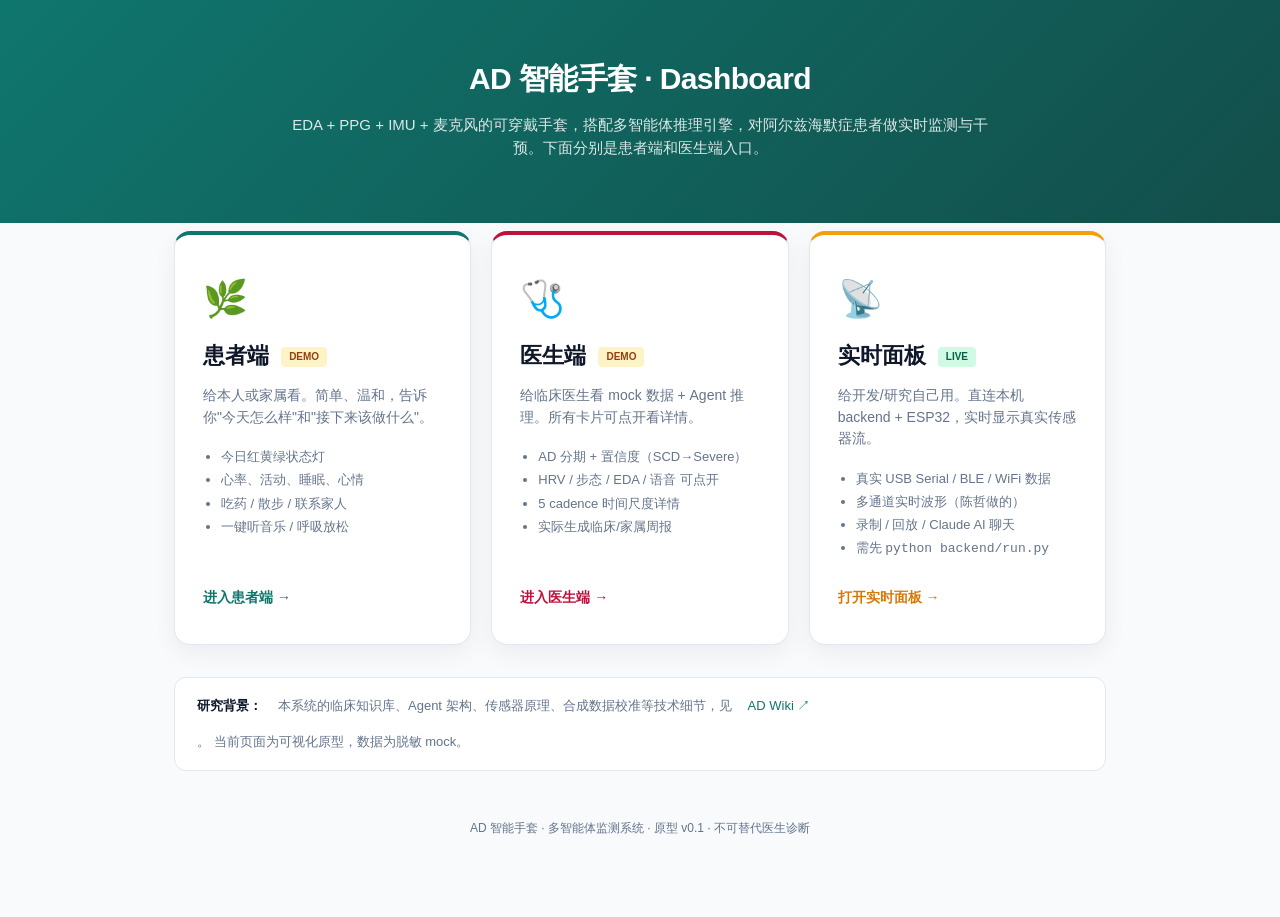
==== index.html @ 2ece8a31 "Initial: AD glove dashboard demo (patient + doctor views, mock data)" ====
<!DOCTYPE html>
<html lang="zh-CN">
<head>
<meta charset="UTF-8">
<meta name="viewport" content="width=device-width, initial-scale=1.0">
<title>AD 智能手套 · Dashboard 入口</title>
<style>
:root {
  --bg: #f8fafc;
  --card: #ffffff;
  --text: #0f172a;
  --muted: #64748b;
  --teal: #0f766e;
  --teal-bg: #f0fdfa;
  --rose: #be123c;
  --rose-bg: #fff1f2;
  --border: #e2e8f0;
}
* { box-sizing: border-box; }
body {
  margin: 0;
  font-family: -apple-system, BlinkMacSystemFont, "PingFang SC", "Segoe UI", Helvetica, Arial, sans-serif;
  background: var(--bg);
  color: var(--text);
  line-height: 1.55;
}
header {
  background: linear-gradient(135deg, #0f766e 0%, #134e4a 100%);
  color: white;
  padding: 56px 24px 64px;
  text-align: center;
}
header h1 { margin: 0 0 10px; font-size: 30px; letter-spacing: -0.02em; }
header p { margin: 0 auto; max-width: 720px; opacity: 0.85; font-size: 15px; }
.wrap { max-width: 980px; margin: 0 auto; padding: 40px 24px 80px; }
.portal {
  display: grid;
  grid-template-columns: 1fr 1fr 1fr;
  gap: 20px;
  margin-top: -32px;
}
@media (max-width: 900px) { .portal { grid-template-columns: 1fr; } }
.tile {
  background: var(--card);
  border-radius: 16px;
  padding: 36px 28px;
  text-decoration: none;
  color: var(--text);
  border: 1px solid var(--border);
  box-shadow: 0 8px 24px rgba(15,23,42,0.06);
  transition: transform 0.15s, box-shadow 0.15s;
  display: flex;
  flex-direction: column;
  gap: 12px;
}
.tile:hover { transform: translateY(-3px); box-shadow: 0 12px 32px rgba(15,23,42,0.10); }
.tile .icon { font-size: 36px; }
.tile h2 { margin: 0; font-size: 22px; }
.tile p { margin: 0; color: var(--muted); font-size: 14px; }
.tile.patient { border-top: 4px solid var(--teal); }
.tile.doctor { border-top: 4px solid var(--rose); }
.tile.realtime { border-top: 4px solid #f59e0b; }
.tile.realtime .cta { color: #d97706; }
.tile .demo-badge {
  display: inline-block; font-size: 10px; padding: 2px 8px;
  background: #fef3c7; color: #92400e; border-radius: 4px;
  font-weight: 600; margin-left: 6px; vertical-align: middle;
}
.tile .live-badge {
  display: inline-block; font-size: 10px; padding: 2px 8px;
  background: #d1fae5; color: #065f46; border-radius: 4px;
  font-weight: 600; margin-left: 6px; vertical-align: middle;
}
.tile ul { margin: 4px 0 0; padding-left: 18px; font-size: 13px; color: var(--muted); }
.tile ul li { margin: 3px 0; }
.cta {
  margin-top: auto;
  font-weight: 600;
  font-size: 14px;
  padding-top: 12px;
}
.tile.patient .cta { color: var(--teal); }
.tile.doctor .cta { color: var(--rose); }
.aux {
  margin-top: 32px;
  padding: 18px 22px;
  background: var(--card);
  border-radius: 12px;
  border: 1px solid var(--border);
  font-size: 13px;
  color: var(--muted);
  display: flex;
  gap: 16px;
  align-items: center;
  flex-wrap: wrap;
}
.aux strong { color: var(--text); }
.aux a { color: var(--teal); text-decoration: none; }
.aux a:hover { text-decoration: underline; }
footer {
  margin-top: 48px;
  text-align: center;
  font-size: 12px;
  color: var(--muted);
}
@media (max-width: 720px) {
  .portal { grid-template-columns: 1fr; }
}
</style>
</head>
<body>

<header>
  <h1>AD 智能手套 · Dashboard</h1>
  <p>EDA + PPG + IMU + 麦克风的可穿戴手套，搭配多智能体推理引擎，对阿尔兹海默症患者做实时监测与干预。下面分别是患者端和医生端入口。</p>
</header>

<div class="wrap">

<div class="portal">

  <a class="tile patient" href="patient.html">
    <div class="icon">🌿</div>
    <h2>患者端 <span class="demo-badge">DEMO</span></h2>
    <p>给本人或家属看。简单、温和，告诉你"今天怎么样"和"接下来该做什么"。</p>
    <ul>
      <li>今日红黄绿状态灯</li>
      <li>心率、活动、睡眠、心情</li>
      <li>吃药 / 散步 / 联系家人</li>
      <li>一键听音乐 / 呼吸放松</li>
    </ul>
    <div class="cta">进入患者端 →</div>
  </a>

  <a class="tile doctor" href="doctor.html">
    <div class="icon">🩺</div>
    <h2>医生端 <span class="demo-badge">DEMO</span></h2>
    <p>给临床医生看 mock 数据 + Agent 推理。所有卡片可点开看详情。</p>
    <ul>
      <li>AD 分期 + 置信度（SCD→Severe）</li>
      <li>HRV / 步态 / EDA / 语音 可点开</li>
      <li>5 cadence 时间尺度详情</li>
      <li>实际生成临床/家属周报</li>
    </ul>
    <div class="cta">进入医生端 →</div>
  </a>

  <a class="tile realtime" href="/dashboard">
    <div class="icon">📡</div>
    <h2>实时面板 <span class="live-badge">LIVE</span></h2>
    <p>给开发/研究自己用。直连本机 backend + ESP32，实时显示真实传感器流。</p>
    <ul>
      <li>真实 USB Serial / BLE / WiFi 数据</li>
      <li>多通道实时波形（陈哲做的）</li>
      <li>录制 / 回放 / Claude AI 聊天</li>
      <li>需先 <code>python backend/run.py</code></li>
    </ul>
    <div class="cta">打开实时面板 →</div>
  </a>

</div>

<div class="aux">
  <strong>研究背景：</strong>
  本系统的临床知识库、Agent 架构、传感器原理、合成数据校准等技术细节，见
  <a href="https://jewelina95.github.io/ad-wiki-pages/" target="_blank">AD Wiki ↗</a>。
  当前页面为可视化原型，数据为脱敏 mock。
</div>

<footer>
  AD 智能手套 · 多智能体监测系统 · 原型 v0.1 · 不可替代医生诊断
</footer>

</div>

</body>
</html>
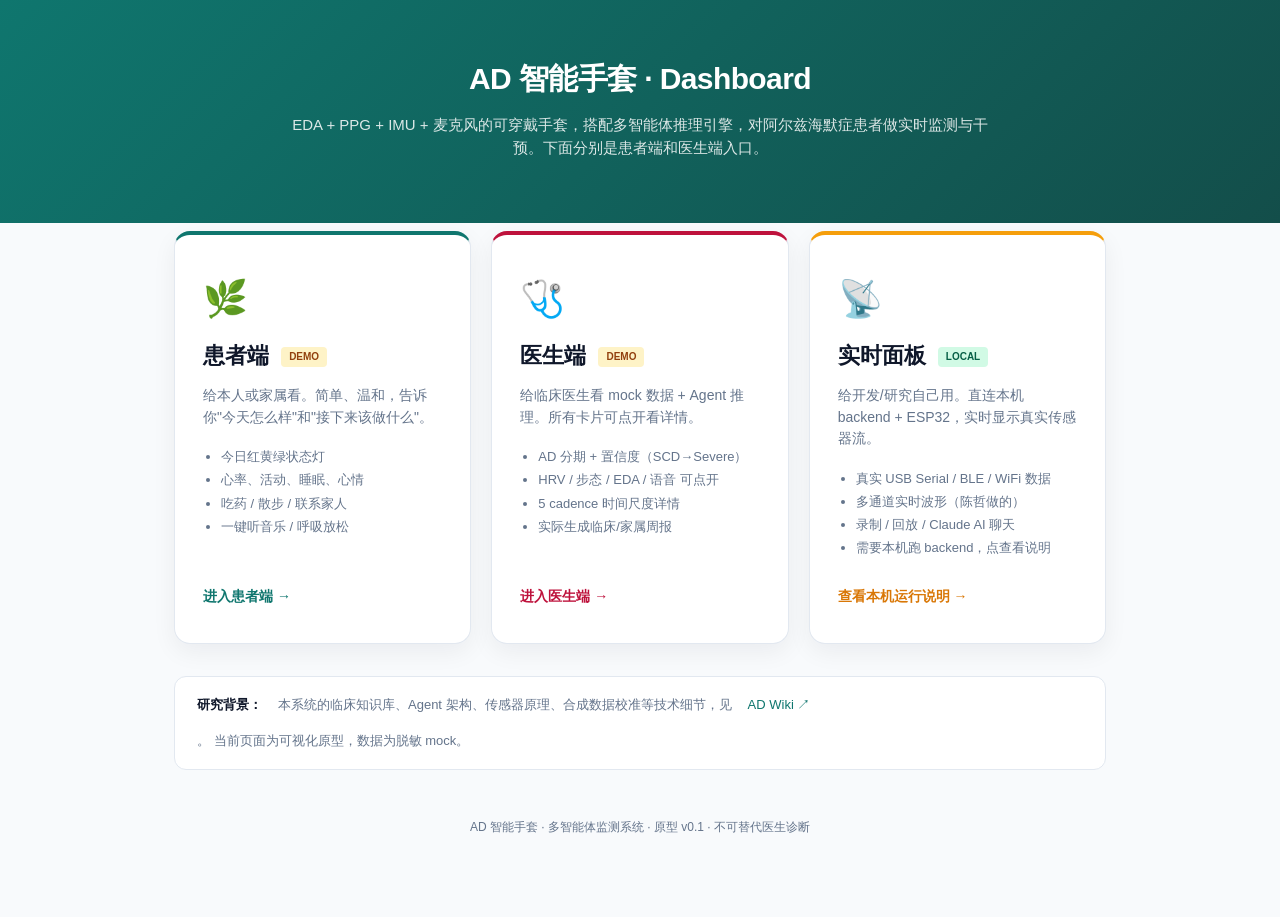
==== commit bf108cbc: "Sync from CZ114: realtime panel modal fix" ====
--- a/index.html
+++ b/index.html
@@ -103,6 +103,33 @@
   font-size: 12px;
   color: var(--muted);
 }
+#rtModal {
+  position: fixed; inset: 0; background: rgba(15,23,42,0.55);
+  display: none; align-items: center; justify-content: center; z-index: 100; padding: 20px;
+}
+#rtModal.show { display: flex; }
+#rtModal .panel {
+  background: white; border-radius: 12px; width: min(700px, 100%);
+  max-height: 90vh; overflow-y: auto; padding: 28px 32px;
+  box-shadow: 0 20px 60px rgba(0,0,0,0.3);
+}
+#rtModal h2 { margin: 0 0 14px; font-size: 20px; }
+#rtModal h3 { margin: 18px 0 6px; font-size: 14px; color: var(--teal); }
+#rtModal pre {
+  background: #0f172a; color: #e2e8f0; padding: 12px 14px;
+  border-radius: 6px; font-size: 12px; overflow-x: auto;
+  font-family: ui-monospace, monospace; line-height: 1.6;
+}
+#rtModal .openbtn {
+  display: inline-block; background: var(--teal); color: white;
+  padding: 10px 18px; border-radius: 8px; text-decoration: none;
+  font-size: 13px; font-weight: 600; margin-top: 12px; margin-right: 8px;
+}
+#rtModal .closebtn {
+  display: inline-block; background: white; border: 1px solid var(--border);
+  color: var(--muted); padding: 10px 18px; border-radius: 8px;
+  cursor: pointer; font-size: 13px; font-family: inherit;
+}
 @media (max-width: 720px) {
   .portal { grid-template-columns: 1fr; }
 }
@@ -145,17 +172,17 @@
     <div class="cta">进入医生端 →</div>
   </a>
 
-  <a class="tile realtime" href="/dashboard">
+  <a class="tile realtime" href="javascript:void(0)" onclick="openRealtimeModal()">
     <div class="icon">📡</div>
-    <h2>实时面板 <span class="live-badge">LIVE</span></h2>
+    <h2>实时面板 <span class="live-badge">LOCAL</span></h2>
     <p>给开发/研究自己用。直连本机 backend + ESP32，实时显示真实传感器流。</p>
     <ul>
       <li>真实 USB Serial / BLE / WiFi 数据</li>
       <li>多通道实时波形（陈哲做的）</li>
       <li>录制 / 回放 / Claude AI 聊天</li>
-      <li>需先 <code>python backend/run.py</code></li>
+      <li>需要本机跑 backend，点查看说明</li>
     </ul>
-    <div class="cta">打开实时面板 →</div>
+    <div class="cta">查看本机运行说明 →</div>
   </a>
 
 </div>
@@ -173,5 +200,40 @@
 
 </div>
 
+<div id="rtModal" onclick="if(event.target===this) closeRtModal()">
+  <div class="panel">
+    <h2>📡 实时面板需要本机运行</h2>
+    <p style="color:var(--muted);font-size:14px">实时 ESP32 传感器数据是 React 应用 + FastAPI backend，无法部署到静态 GitHub Pages。需要在你电脑上跑起来：</p>
+
+    <h3>1. Clone 代码</h3>
+<pre>git clone https://github.com/CZ114/ainone-dashboard.git
+cd ainone-dashboard</pre>
+
+    <h3>2. 启动 backend（终端 1）</h3>
+<pre>cd backend
+pip install -r requirements.txt
+python run.py
+# 监听 http://localhost:8000</pre>
+
+    <h3>3. 启动 frontend（终端 2）</h3>
+<pre>cd frontend
+npm install
+npm run dev
+# 打开 http://localhost:5173</pre>
+
+    <h3>4. 插上 ESP32 板，访问 /dashboard</h3>
+    <p style="font-size:13px">如果你已经在跑了，点这个直接打开：</p>
+    <a class="openbtn" href="http://localhost:5173/dashboard" target="_blank">打开 localhost:5173/dashboard ↗</a>
+    <a class="openbtn" href="https://github.com/CZ114/ainone-dashboard#readme" target="_blank" style="background:#1c1917">看 README ↗</a>
+    <button class="closebtn" onclick="closeRtModal()">关闭</button>
+  </div>
+</div>
+
+<script>
+function openRealtimeModal() { document.getElementById('rtModal').classList.add('show'); }
+function closeRtModal() { document.getElementById('rtModal').classList.remove('show'); }
+window.addEventListener('keydown', e => { if (e.key === 'Escape') closeRtModal(); });
+</script>
+
 </body>
 </html>
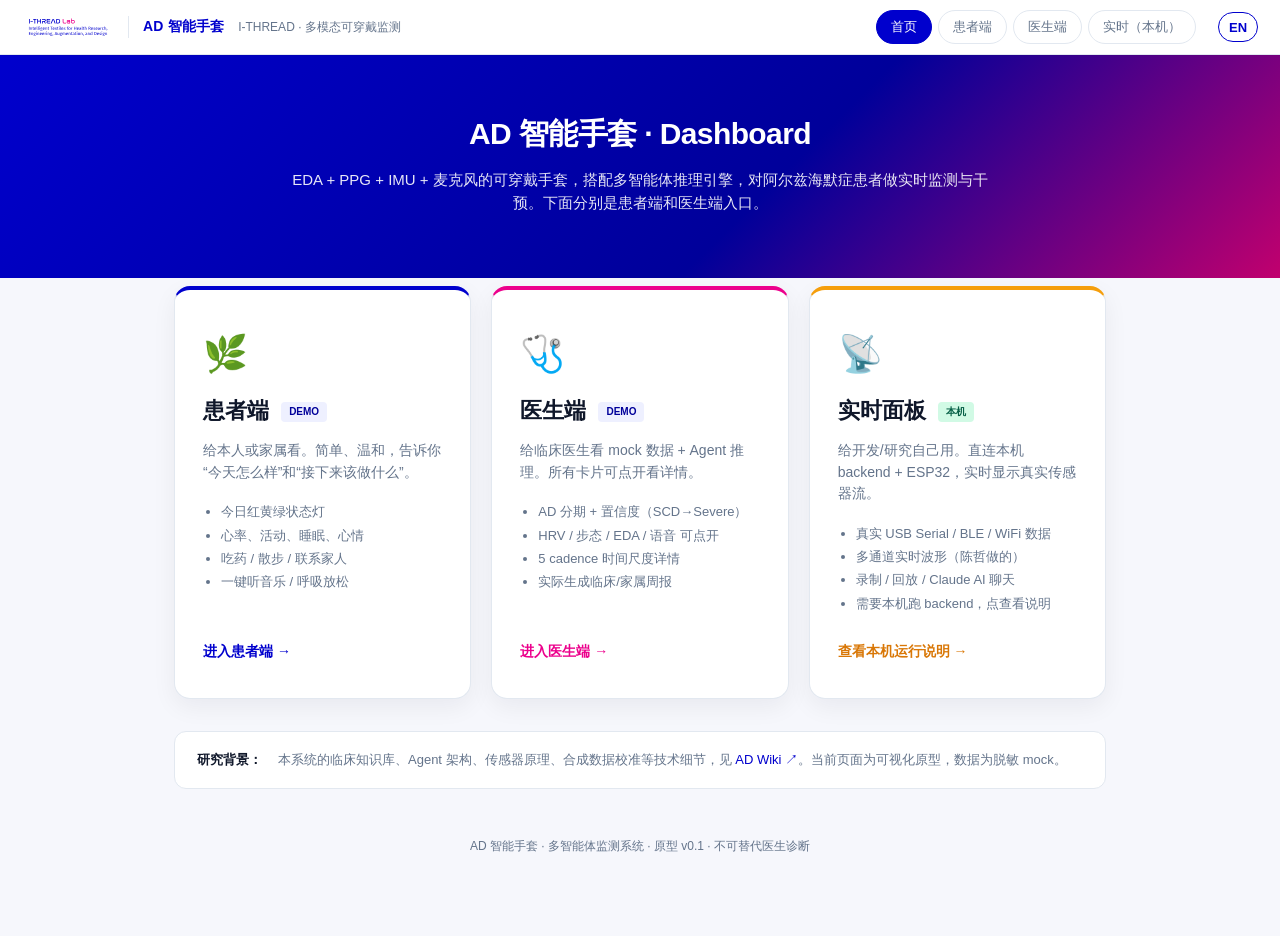
==== commit 3a12bed1: "Add I-THREAD logo, ZH/EN language toggle, and brand-color refresh Brand bar with I-THREAD logo + sti" ====
--- a/index.html
+++ b/index.html
@@ -3,17 +3,15 @@
 <head>
 <meta charset="UTF-8">
 <meta name="viewport" content="width=device-width, initial-scale=1.0">
-<title>AD 智能手套 · Dashboard 入口</title>
+<title data-i18n="index.title">AD 智能手套 · Dashboard 入口</title>
+<link rel="icon" href="assets/i-thread-logo.svg" type="image/svg+xml">
+<link rel="stylesheet" href="assets/brand.css">
 <style>
 :root {
-  --bg: #f8fafc;
+  --bg: #f6f7fc;
   --card: #ffffff;
   --text: #0f172a;
   --muted: #64748b;
-  --teal: #0f766e;
-  --teal-bg: #f0fdfa;
-  --rose: #be123c;
-  --rose-bg: #fff1f2;
   --border: #e2e8f0;
 }
 * { box-sizing: border-box; }
@@ -24,14 +22,14 @@
   color: var(--text);
   line-height: 1.55;
 }
-header {
-  background: linear-gradient(135deg, #0f766e 0%, #134e4a 100%);
+header.hero {
+  background: linear-gradient(135deg, var(--brand-blue) 0%, var(--brand-blue-deep) 60%, var(--brand-magenta-deep) 100%);
   color: white;
   padding: 56px 24px 64px;
   text-align: center;
 }
-header h1 { margin: 0 0 10px; font-size: 30px; letter-spacing: -0.02em; }
-header p { margin: 0 auto; max-width: 720px; opacity: 0.85; font-size: 15px; }
+header.hero h1 { margin: 0 0 10px; font-size: 30px; letter-spacing: -0.02em; }
+header.hero p { margin: 0 auto; max-width: 720px; opacity: 0.9; font-size: 15px; }
 .wrap { max-width: 980px; margin: 0 auto; padding: 40px 24px 80px; }
 .portal {
   display: grid;
@@ -57,13 +55,13 @@
 .tile .icon { font-size: 36px; }
 .tile h2 { margin: 0; font-size: 22px; }
 .tile p { margin: 0; color: var(--muted); font-size: 14px; }
-.tile.patient { border-top: 4px solid var(--teal); }
-.tile.doctor { border-top: 4px solid var(--rose); }
+.tile.patient { border-top: 4px solid var(--brand-blue); }
+.tile.doctor  { border-top: 4px solid var(--brand-magenta); }
 .tile.realtime { border-top: 4px solid #f59e0b; }
 .tile.realtime .cta { color: #d97706; }
 .tile .demo-badge {
   display: inline-block; font-size: 10px; padding: 2px 8px;
-  background: #fef3c7; color: #92400e; border-radius: 4px;
+  background: var(--brand-blue-bg); color: var(--brand-blue-deep); border-radius: 4px;
   font-weight: 600; margin-left: 6px; vertical-align: middle;
 }
 .tile .live-badge {
@@ -79,8 +77,8 @@
   font-size: 14px;
   padding-top: 12px;
 }
-.tile.patient .cta { color: var(--teal); }
-.tile.doctor .cta { color: var(--rose); }
+.tile.patient .cta { color: var(--brand-blue); }
+.tile.doctor  .cta { color: var(--brand-magenta); }
 .aux {
   margin-top: 32px;
   padding: 18px 22px;
@@ -95,7 +93,7 @@
   flex-wrap: wrap;
 }
 .aux strong { color: var(--text); }
-.aux a { color: var(--teal); text-decoration: none; }
+.aux a { color: var(--brand-blue); text-decoration: none; }
 .aux a:hover { text-decoration: underline; }
 footer {
   margin-top: 48px;
@@ -114,14 +112,14 @@
   box-shadow: 0 20px 60px rgba(0,0,0,0.3);
 }
 #rtModal h2 { margin: 0 0 14px; font-size: 20px; }
-#rtModal h3 { margin: 18px 0 6px; font-size: 14px; color: var(--teal); }
+#rtModal h3 { margin: 18px 0 6px; font-size: 14px; color: var(--brand-blue); }
 #rtModal pre {
   background: #0f172a; color: #e2e8f0; padding: 12px 14px;
   border-radius: 6px; font-size: 12px; overflow-x: auto;
   font-family: ui-monospace, monospace; line-height: 1.6;
 }
 #rtModal .openbtn {
-  display: inline-block; background: var(--teal); color: white;
+  display: inline-block; background: var(--brand-blue); color: white;
   padding: 10px 18px; border-radius: 8px; text-decoration: none;
   font-size: 13px; font-weight: 600; margin-top: 12px; margin-right: 8px;
 }
@@ -137,9 +135,25 @@
 </head>
 <body>
 
-<header>
-  <h1>AD 智能手套 · Dashboard</h1>
-  <p>EDA + PPG + IMU + 麦克风的可穿戴手套，搭配多智能体推理引擎，对阿尔兹海默症患者做实时监测与干预。下面分别是患者端和医生端入口。</p>
+<nav class="brandbar">
+  <a class="brandbar-logo" href="index.html" aria-label="I-THREAD">
+    <img src="assets/i-thread-logo.svg" alt="I-THREAD" />
+  </a>
+  <span class="brandbar-divider"></span>
+  <span class="brandbar-product" data-i18n="brand.glove"></span>
+  <span class="brandbar-tag"     data-i18n="brand.tagline"></span>
+  <div class="brandbar-pills">
+    <a href="index.html"   class="active" data-i18n="nav.home"></a>
+    <a href="patient.html" data-i18n="nav.patient"></a>
+    <a href="doctor.html"  data-i18n="nav.doctor"></a>
+    <a href="index.html"   data-i18n="nav.realtime" data-i18n-title="nav.realtime.tip"></a>
+  </div>
+  <button type="button" class="lang-toggle" data-lang-toggle aria-label="Switch language">中</button>
+</nav>
+
+<header class="hero">
+  <h1 data-i18n="index.h1">AD 智能手套 · Dashboard</h1>
+  <p data-i18n="index.hero">EDA + PPG + IMU + 麦克风的可穿戴手套，搭配多智能体推理引擎，对阿尔兹海默症患者做实时监测与干预。下面分别是患者端和医生端入口。</p>
 </header>
 
 <div class="wrap">
@@ -148,53 +162,52 @@
 
   <a class="tile patient" href="patient.html">
     <div class="icon">🌿</div>
-    <h2>患者端 <span class="demo-badge">DEMO</span></h2>
-    <p>给本人或家属看。简单、温和，告诉你"今天怎么样"和"接下来该做什么"。</p>
+    <h2><span data-i18n="index.tile.patient.h">患者端</span> <span class="demo-badge" data-i18n="index.demo">DEMO</span></h2>
+    <p data-i18n="index.tile.patient.p">给本人或家属看。简单、温和，告诉你"今天怎么样"和"接下来该做什么"。</p>
     <ul>
-      <li>今日红黄绿状态灯</li>
-      <li>心率、活动、睡眠、心情</li>
-      <li>吃药 / 散步 / 联系家人</li>
-      <li>一键听音乐 / 呼吸放松</li>
+      <li data-i18n="index.tile.patient.l1">今日红黄绿状态灯</li>
+      <li data-i18n="index.tile.patient.l2">心率、活动、睡眠、心情</li>
+      <li data-i18n="index.tile.patient.l3">吃药 / 散步 / 联系家人</li>
+      <li data-i18n="index.tile.patient.l4">一键听音乐 / 呼吸放松</li>
     </ul>
-    <div class="cta">进入患者端 →</div>
+    <div class="cta" data-i18n="index.tile.patient.cta">进入患者端 →</div>
   </a>
 
   <a class="tile doctor" href="doctor.html">
     <div class="icon">🩺</div>
-    <h2>医生端 <span class="demo-badge">DEMO</span></h2>
-    <p>给临床医生看 mock 数据 + Agent 推理。所有卡片可点开看详情。</p>
+    <h2><span data-i18n="index.tile.doctor.h">医生端</span> <span class="demo-badge" data-i18n="index.demo">DEMO</span></h2>
+    <p data-i18n="index.tile.doctor.p">给临床医生看 mock 数据 + Agent 推理。所有卡片可点开看详情。</p>
     <ul>
-      <li>AD 分期 + 置信度（SCD→Severe）</li>
-      <li>HRV / 步态 / EDA / 语音 可点开</li>
-      <li>5 cadence 时间尺度详情</li>
-      <li>实际生成临床/家属周报</li>
+      <li data-i18n="index.tile.doctor.l1">AD 分期 + 置信度（SCD→Severe）</li>
+      <li data-i18n="index.tile.doctor.l2">HRV / 步态 / EDA / 语音 可点开</li>
+      <li data-i18n="index.tile.doctor.l3">5 cadence 时间尺度详情</li>
+      <li data-i18n="index.tile.doctor.l4">实际生成临床/家属周报</li>
     </ul>
-    <div class="cta">进入医生端 →</div>
+    <div class="cta" data-i18n="index.tile.doctor.cta">进入医生端 →</div>
   </a>
 
   <a class="tile realtime" href="javascript:void(0)" onclick="openRealtimeModal()">
     <div class="icon">📡</div>
-    <h2>实时面板 <span class="live-badge">LOCAL</span></h2>
-    <p>给开发/研究自己用。直连本机 backend + ESP32，实时显示真实传感器流。</p>
+    <h2><span data-i18n="index.tile.rt.h">实时面板</span> <span class="live-badge" data-i18n="index.local">本机</span></h2>
+    <p data-i18n="index.tile.rt.p">给开发/研究自己用。直连本机 backend + ESP32，实时显示真实传感器流。</p>
     <ul>
-      <li>真实 USB Serial / BLE / WiFi 数据</li>
-      <li>多通道实时波形（陈哲做的）</li>
-      <li>录制 / 回放 / Claude AI 聊天</li>
-      <li>需要本机跑 backend，点查看说明</li>
+      <li data-i18n="index.tile.rt.l1">真实 USB Serial / BLE / WiFi 数据</li>
+      <li data-i18n="index.tile.rt.l2">多通道实时波形（陈哲做的）</li>
+      <li data-i18n="index.tile.rt.l3">录制 / 回放 / Claude AI 聊天</li>
+      <li data-i18n="index.tile.rt.l4">需要本机跑 backend，点查看说明</li>
     </ul>
-    <div class="cta">查看本机运行说明 →</div>
+    <div class="cta" data-i18n="index.tile.rt.cta">查看本机运行说明 →</div>
   </a>
 
 </div>
 
 <div class="aux">
-  <strong>研究背景：</strong>
-  本系统的临床知识库、Agent 架构、传感器原理、合成数据校准等技术细节，见
-  <a href="https://jewelina95.github.io/ad-wiki-pages/" target="_blank">AD Wiki ↗</a>。
-  当前页面为可视化原型，数据为脱敏 mock。
-</div>
-
-<footer>
+  <strong data-i18n="index.aux.bg">研究背景：</strong>
+  <span><span data-i18n="index.aux.txt">本系统的临床知识库、Agent 架构、传感器原理、合成数据校准等技术细节，见</span>
+  <a href="https://jewelina95.github.io/ad-wiki-pages/" target="_blank" data-i18n="index.aux.link">AD Wiki ↗</a><span data-i18n="index.aux.tail">。当前页面为可视化原型，数据为脱敏 mock。</span></span>
+</div>
+
+<footer data-i18n="index.footer">
   AD 智能手套 · 多智能体监测系统 · 原型 v0.1 · 不可替代医生诊断
 </footer>
 
@@ -202,33 +215,34 @@
 
 <div id="rtModal" onclick="if(event.target===this) closeRtModal()">
   <div class="panel">
-    <h2>📡 实时面板需要本机运行</h2>
-    <p style="color:var(--muted);font-size:14px">实时 ESP32 传感器数据是 React 应用 + FastAPI backend，无法部署到静态 GitHub Pages。需要在你电脑上跑起来：</p>
-
-    <h3>1. Clone 代码</h3>
+    <h2 data-i18n="index.modal.h">📡 实时面板需要本机运行</h2>
+    <p style="color:var(--muted);font-size:14px" data-i18n="index.modal.lead">实时 ESP32 传感器数据是 React 应用 + FastAPI backend，无法部署到静态 GitHub Pages。需要在你电脑上跑起来：</p>
+
+    <h3 data-i18n="index.modal.s1">1. Clone 代码</h3>
 <pre>git clone https://github.com/CZ114/ainone-dashboard.git
 cd ainone-dashboard</pre>
 
-    <h3>2. 启动 backend（终端 1）</h3>
+    <h3 data-i18n="index.modal.s2">2. 启动 backend（终端 1）</h3>
 <pre>cd backend
 pip install -r requirements.txt
 python run.py
-# 监听 http://localhost:8000</pre>
-
-    <h3>3. 启动 frontend（终端 2）</h3>
+# listening on http://localhost:8000</pre>
+
+    <h3 data-i18n="index.modal.s3">3. 启动 frontend（终端 2）</h3>
 <pre>cd frontend
 npm install
 npm run dev
-# 打开 http://localhost:5173</pre>
-
-    <h3>4. 插上 ESP32 板，访问 /dashboard</h3>
-    <p style="font-size:13px">如果你已经在跑了，点这个直接打开：</p>
-    <a class="openbtn" href="http://localhost:5173/dashboard" target="_blank">打开 localhost:5173/dashboard ↗</a>
-    <a class="openbtn" href="https://github.com/CZ114/ainone-dashboard#readme" target="_blank" style="background:#1c1917">看 README ↗</a>
-    <button class="closebtn" onclick="closeRtModal()">关闭</button>
+# open http://localhost:5173</pre>
+
+    <h3 data-i18n="index.modal.s4">4. 插上 ESP32 板，访问 /dashboard</h3>
+    <p style="font-size:13px" data-i18n="index.modal.if">如果你已经在跑了，点这个直接打开：</p>
+    <a class="openbtn" href="http://localhost:5173/dashboard" target="_blank" data-i18n="index.modal.openbtn">打开 localhost:5173/dashboard ↗</a>
+    <a class="openbtn" href="https://github.com/CZ114/ainone-dashboard#readme" target="_blank" style="background:#1c1917" data-i18n="index.modal.readme">看 README ↗</a>
+    <button class="closebtn" onclick="closeRtModal()" data-i18n="index.modal.close">关闭</button>
   </div>
 </div>
 
+<script src="assets/i18n.js"></script>
 <script>
 function openRealtimeModal() { document.getElementById('rtModal').classList.add('show'); }
 function closeRtModal() { document.getElementById('rtModal').classList.remove('show'); }
--- a/assets/brand.css
+++ b/assets/brand.css
@@ -0,0 +1,108 @@
+/* ============================================================
+   I-THREAD brand palette + brand bar
+   logo blue   #0000cd  (primary)
+   logo magenta #ec008c (accent / alert)
+   ============================================================ */
+:root {
+  --brand-blue:        #0000cd;
+  --brand-blue-deep:   #00009a;
+  --brand-blue-soft:   #1e3a8a;
+  --brand-blue-bg:     #eef0ff;
+  --brand-magenta:     #ec008c;
+  --brand-magenta-bg:  #fdebf6;
+  --brand-magenta-deep:#c1006e;
+}
+
+/* ===== brand bar (top nav) ===== */
+.brandbar {
+  background: #ffffff;
+  border-bottom: 1px solid var(--border, #e2e8f0);
+  padding: 10px 22px;
+  display: flex;
+  align-items: center;
+  gap: 14px;
+  position: sticky;
+  top: 0;
+  z-index: 50;
+  box-shadow: 0 1px 0 rgba(15,23,42,0.03);
+}
+.brandbar-logo {
+  display: inline-flex;
+  align-items: center;
+  text-decoration: none;
+  flex-shrink: 0;
+}
+.brandbar-logo img {
+  height: 30px;
+  width: auto;
+  display: block;
+}
+.brandbar-divider {
+  width: 1px;
+  height: 22px;
+  background: var(--border, #e2e8f0);
+}
+.brandbar-product {
+  font-weight: 700;
+  font-size: 14px;
+  color: var(--brand-blue);
+  letter-spacing: 0.01em;
+}
+.brandbar-tag {
+  font-size: 12px;
+  color: var(--muted, #64748b);
+  display: none;
+}
+@media (min-width: 1024px) {
+  .brandbar-tag { display: inline; }
+}
+.brandbar-pills {
+  margin-left: auto;
+  display: flex;
+  gap: 6px;
+}
+.brandbar-pills a {
+  padding: 6px 14px;
+  border-radius: 999px;
+  text-decoration: none;
+  font-size: 13px;
+  color: var(--muted, #64748b);
+  border: 1px solid var(--border, #e2e8f0);
+  transition: all 0.15s;
+}
+.brandbar-pills a:hover {
+  color: var(--brand-blue);
+  border-color: var(--brand-blue);
+}
+.brandbar-pills a.active {
+  background: var(--brand-blue);
+  color: #fff;
+  border-color: var(--brand-blue);
+}
+
+/* lang toggle */
+.lang-toggle {
+  margin-left: 8px;
+  width: 40px;
+  height: 30px;
+  border-radius: 999px;
+  border: 1px solid var(--brand-blue);
+  background: #fff;
+  color: var(--brand-blue);
+  font-size: 13px;
+  font-weight: 700;
+  font-family: inherit;
+  cursor: pointer;
+  transition: all 0.15s;
+}
+.lang-toggle:hover {
+  background: var(--brand-blue);
+  color: #fff;
+}
+
+@media (max-width: 720px) {
+  .brandbar { padding: 8px 14px; gap: 10px; }
+  .brandbar-product { font-size: 13px; }
+  .brandbar-pills a { padding: 5px 10px; font-size: 12px; }
+  .brandbar-logo img { height: 24px; }
+}
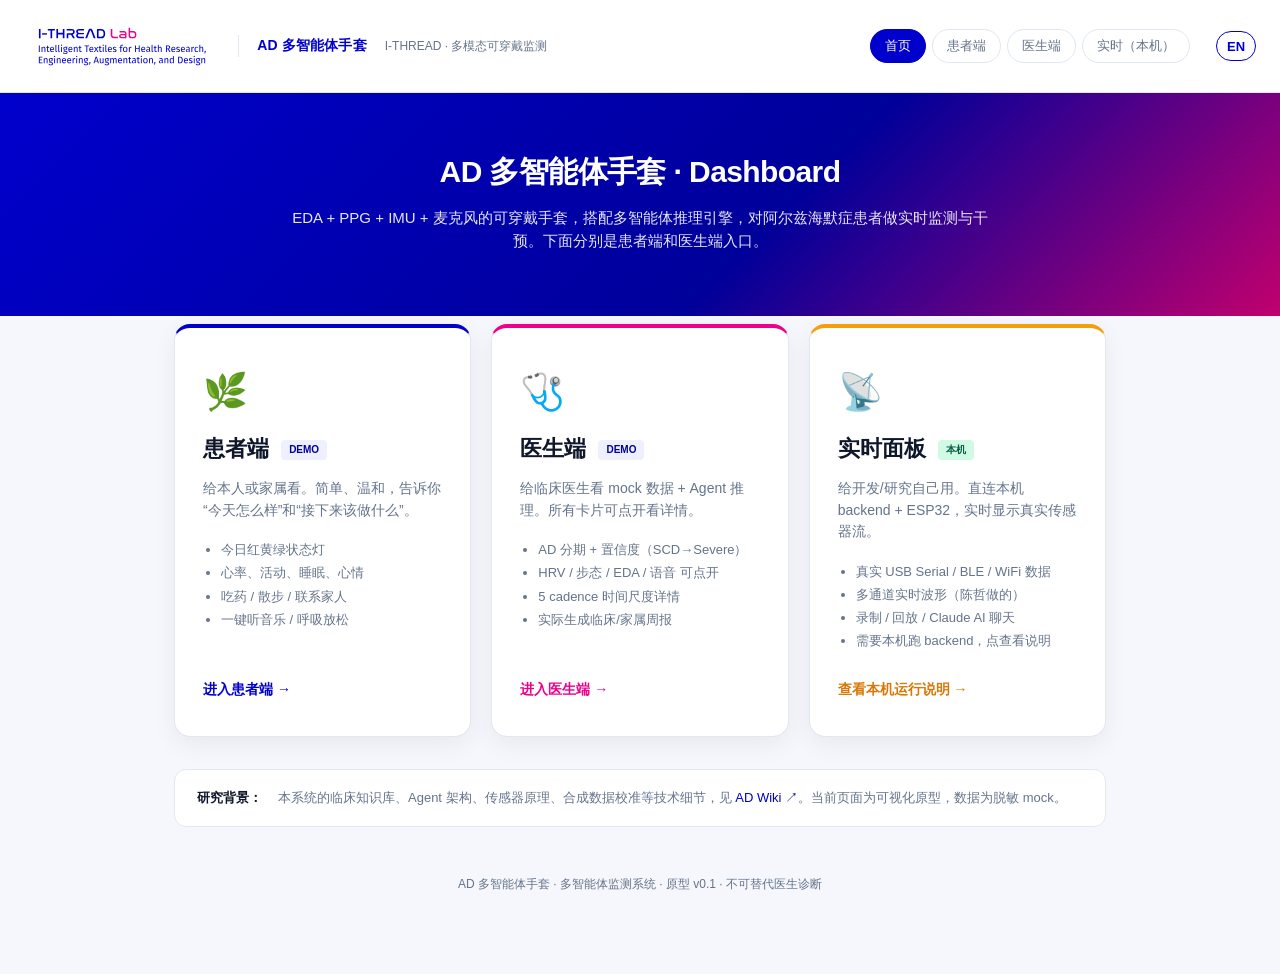
==== commit 70d3006a: "Enlarge brand logo and rename product to AD Multi-Agent Glove - brand.css: brandbar logo height 30px" ====
--- a/index.html
+++ b/index.html
@@ -3,7 +3,7 @@
 <head>
 <meta charset="UTF-8">
 <meta name="viewport" content="width=device-width, initial-scale=1.0">
-<title data-i18n="index.title">AD 智能手套 · Dashboard 入口</title>
+<title data-i18n="index.title">AD 多智能体手套 · Dashboard 入口</title>
 <link rel="icon" href="assets/i-thread-logo.svg" type="image/svg+xml">
 <link rel="stylesheet" href="assets/brand.css">
 <style>
@@ -152,7 +152,7 @@
 </nav>
 
 <header class="hero">
-  <h1 data-i18n="index.h1">AD 智能手套 · Dashboard</h1>
+  <h1 data-i18n="index.h1">AD 多智能体手套 · Dashboard</h1>
   <p data-i18n="index.hero">EDA + PPG + IMU + 麦克风的可穿戴手套，搭配多智能体推理引擎，对阿尔兹海默症患者做实时监测与干预。下面分别是患者端和医生端入口。</p>
 </header>
 
@@ -208,7 +208,7 @@
 </div>
 
 <footer data-i18n="index.footer">
-  AD 智能手套 · 多智能体监测系统 · 原型 v0.1 · 不可替代医生诊断
+  AD 多智能体手套 · 多智能体监测系统 · 原型 v0.1 · 不可替代医生诊断
 </footer>
 
 </div>
--- a/assets/brand.css
+++ b/assets/brand.css
@@ -17,10 +17,10 @@
 .brandbar {
   background: #ffffff;
   border-bottom: 1px solid var(--border, #e2e8f0);
-  padding: 10px 22px;
+  padding: 14px 24px;
   display: flex;
   align-items: center;
-  gap: 14px;
+  gap: 18px;
   position: sticky;
   top: 0;
   z-index: 50;
@@ -33,7 +33,7 @@
   flex-shrink: 0;
 }
 .brandbar-logo img {
-  height: 30px;
+  height: 64px;
   width: auto;
   display: block;
 }
@@ -101,8 +101,8 @@
 }
 
 @media (max-width: 720px) {
-  .brandbar { padding: 8px 14px; gap: 10px; }
+  .brandbar { padding: 10px 14px; gap: 12px; }
   .brandbar-product { font-size: 13px; }
   .brandbar-pills a { padding: 5px 10px; font-size: 12px; }
-  .brandbar-logo img { height: 24px; }
+  .brandbar-logo img { height: 44px; }
 }
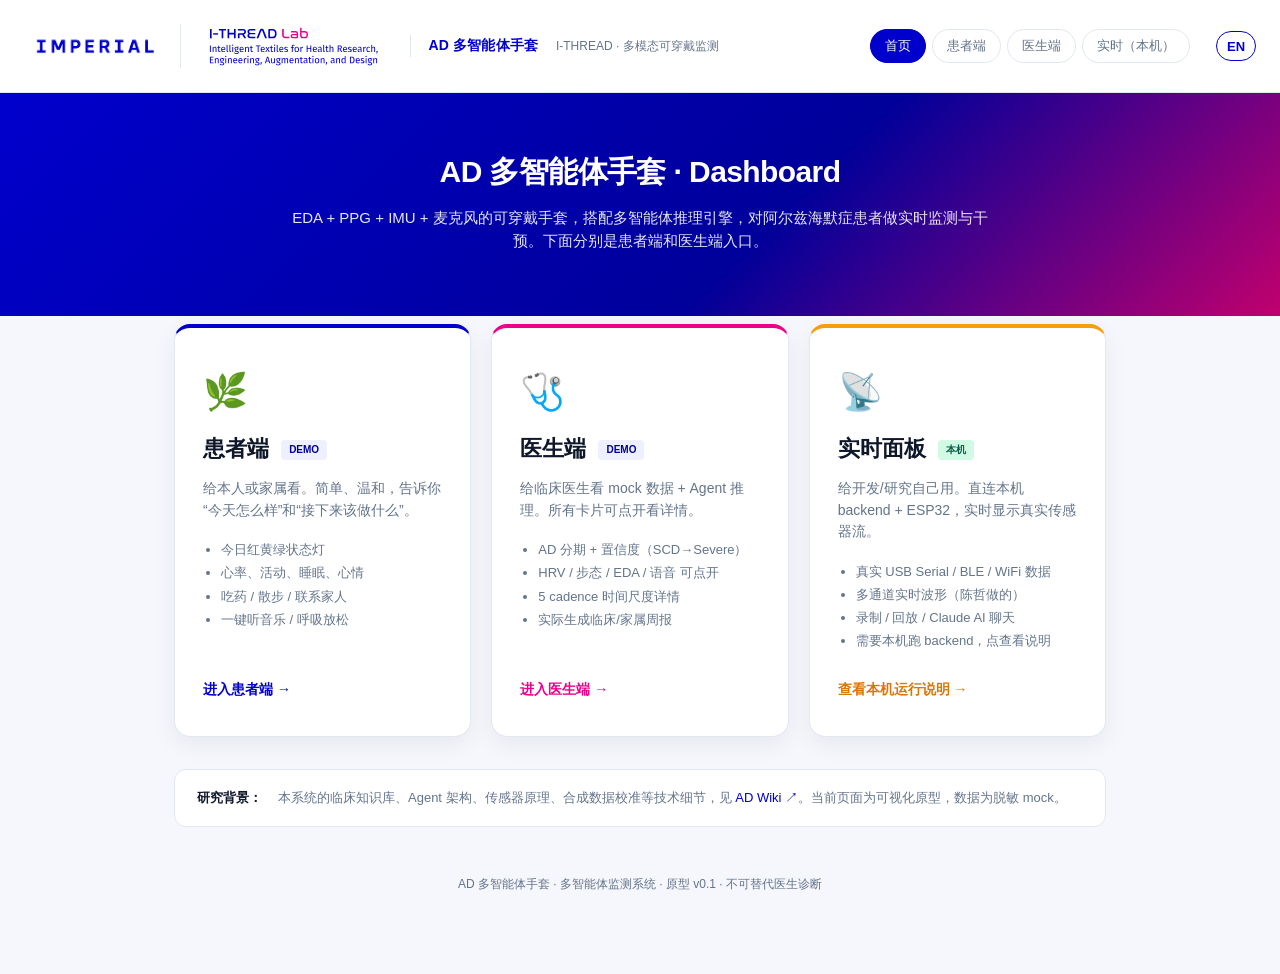
==== commit a69e2654: "Add Imperial College logo next to I-THREAD in the brand bar Adds assets/imperial-logo.png and a `.br" ====
--- a/index.html
+++ b/index.html
@@ -136,9 +136,15 @@
 <body>
 
 <nav class="brandbar">
-  <a class="brandbar-logo" href="index.html" aria-label="I-THREAD">
-    <img src="assets/i-thread-logo.svg" alt="I-THREAD" />
-  </a>
+  <span class="brandbar-logos">
+    <a class="brandbar-logo" href="https://www.imperial.ac.uk/" target="_blank" rel="noopener" aria-label="Imperial College London">
+      <img src="assets/imperial-logo.png" alt="Imperial" />
+    </a>
+    <span class="logo-sep"></span>
+    <a class="brandbar-logo" href="index.html" aria-label="I-THREAD">
+      <img src="assets/i-thread-logo.svg" alt="I-THREAD" />
+    </a>
+  </span>
   <span class="brandbar-divider"></span>
   <span class="brandbar-product" data-i18n="brand.glove"></span>
   <span class="brandbar-tag"     data-i18n="brand.tagline"></span>
--- a/assets/brand.css
+++ b/assets/brand.css
@@ -36,6 +36,18 @@
   height: 64px;
   width: auto;
   display: block;
+}
+/* small gap between stacked logos */
+.brandbar-logos {
+  display: inline-flex;
+  align-items: center;
+  gap: 14px;
+  flex-shrink: 0;
+}
+.brandbar-logos .logo-sep {
+  width: 1px;
+  height: 44px;
+  background: var(--border, #e2e8f0);
 }
 .brandbar-divider {
   width: 1px;
@@ -104,5 +116,7 @@
   .brandbar { padding: 10px 14px; gap: 12px; }
   .brandbar-product { font-size: 13px; }
   .brandbar-pills a { padding: 5px 10px; font-size: 12px; }
-  .brandbar-logo img { height: 44px; }
+  .brandbar-logo img { height: 40px; }
+  .brandbar-logos { gap: 10px; }
+  .brandbar-logos .logo-sep { height: 30px; }
 }
